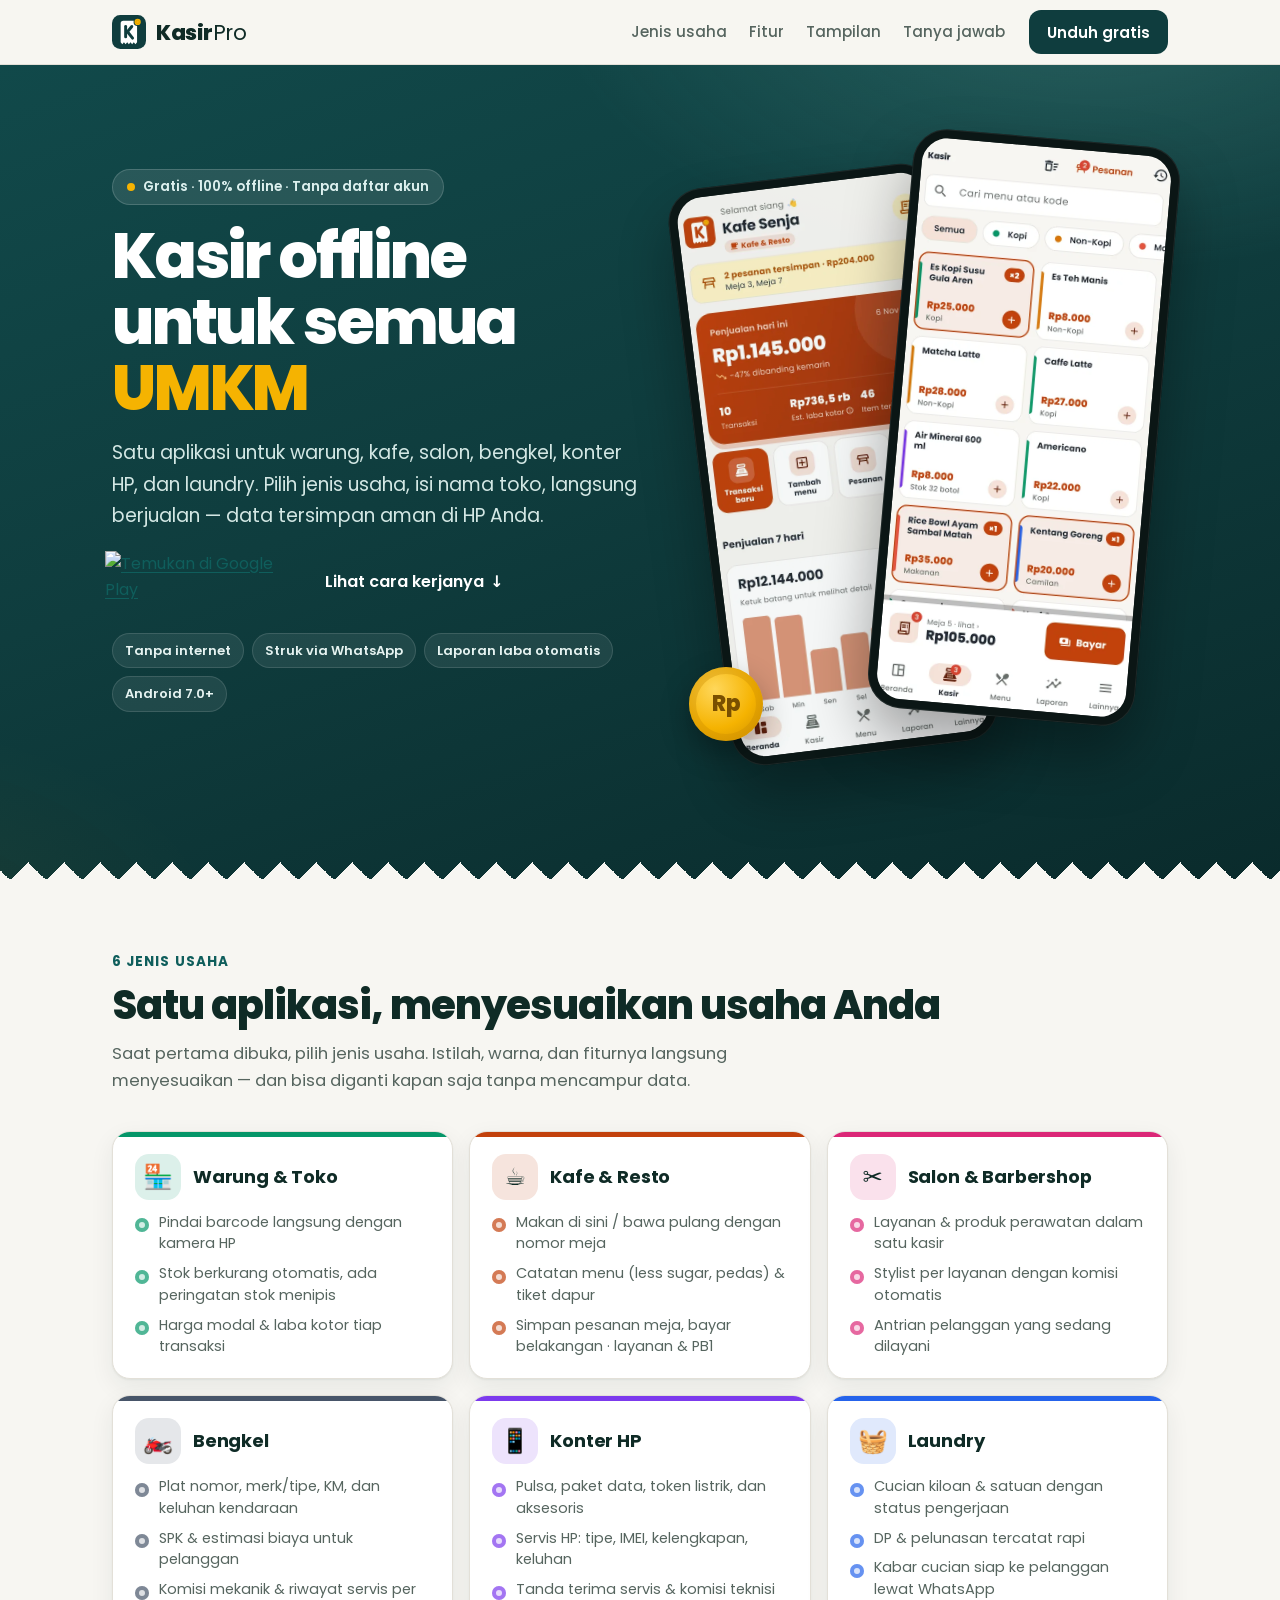
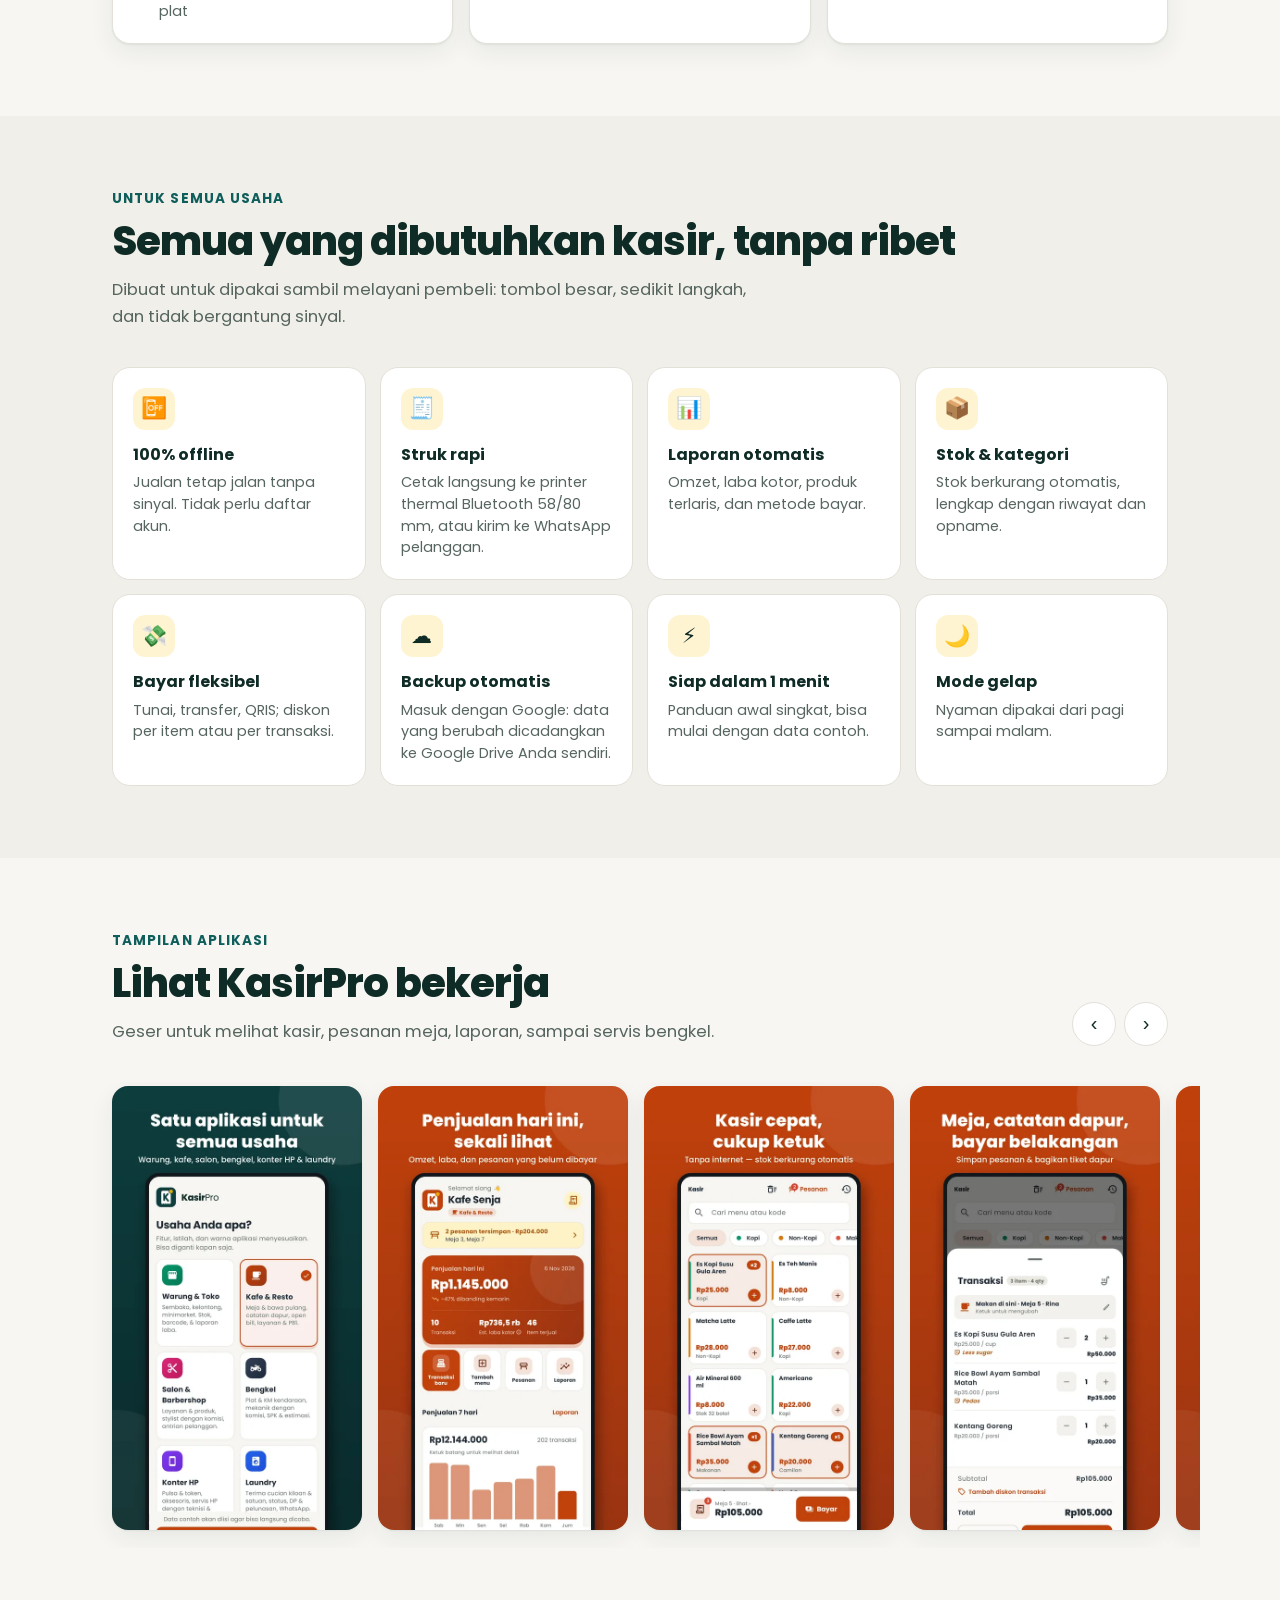
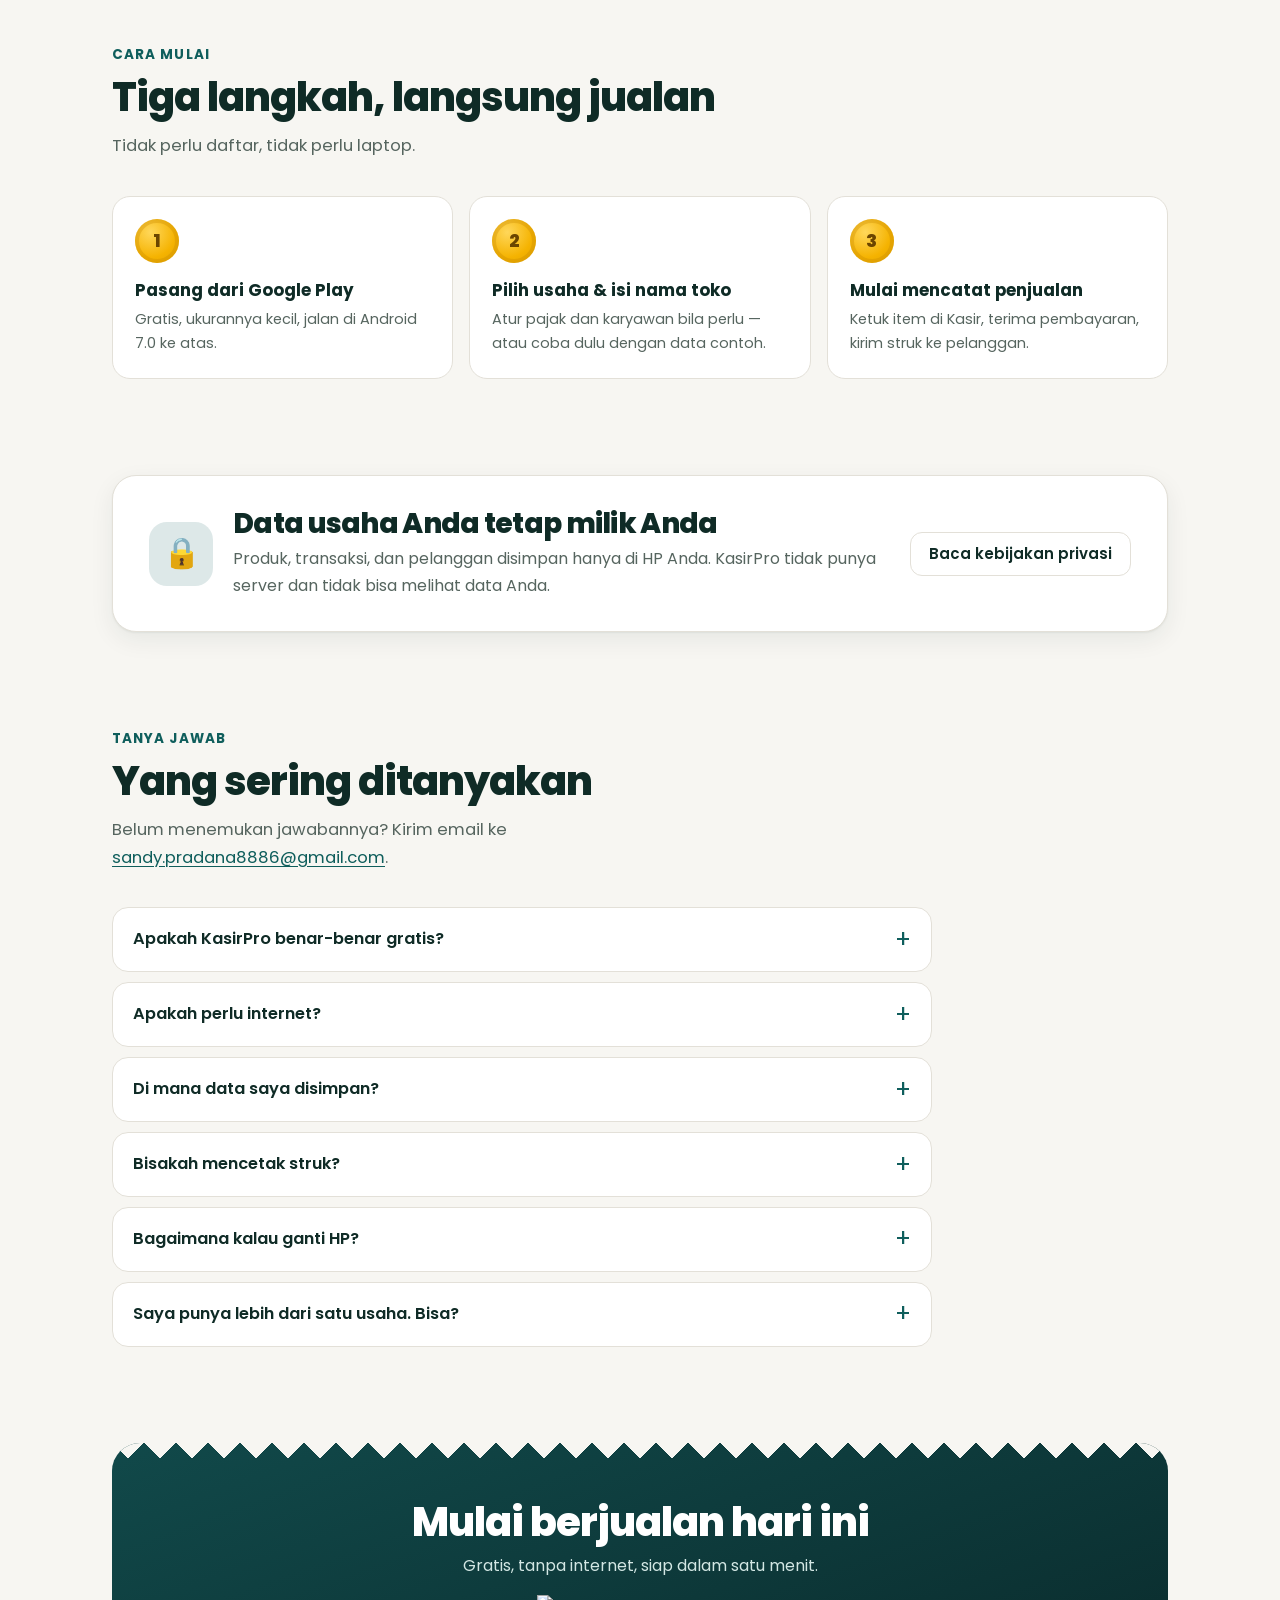
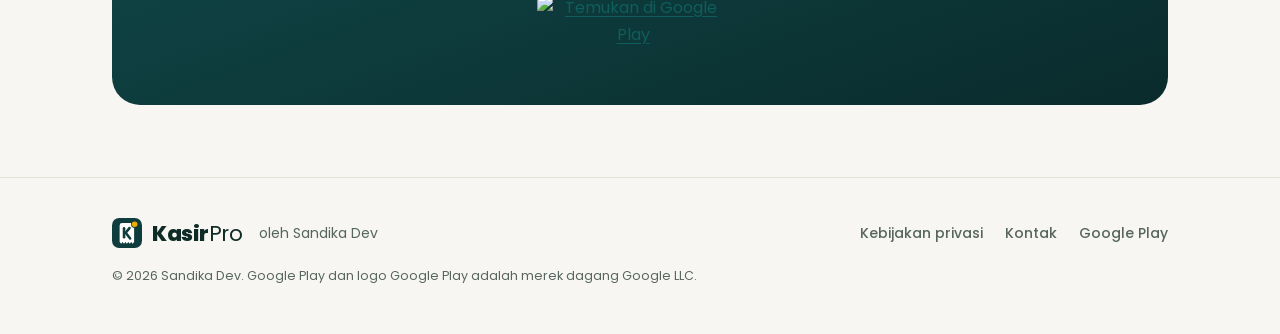
==== index.html @ cb74c232 "init" ====
<!doctype html>
<html lang="id">
<head>
<meta charset="utf-8">
<meta name="viewport" content="width=device-width, initial-scale=1">
<title>KasirPro — Aplikasi Kasir Offline Gratis untuk UMKM</title>
<meta name="description" content="KasirPro: aplikasi kasir (POS) gratis yang bekerja tanpa internet untuk warung, kafe, salon, bengkel, konter HP, dan laundry. Struk WhatsApp, stok, laporan laba, data tersimpan di HP Anda.">
<link rel="canonical" href="https://sandypradana886.github.io/kasirpro/">
<meta name="theme-color" content="#0F3D3E">
<link rel="icon" href="assets/logo.svg" type="image/svg+xml">
<link rel="icon" href="assets/favicon-32.png" sizes="32x32" type="image/png">
<link rel="apple-touch-icon" href="assets/apple-touch-icon.png">
<meta property="og:type" content="website">
<meta property="og:site_name" content="KasirPro">
<meta property="og:title" content="KasirPro — Kasir Offline Gratis untuk UMKM">
<meta property="og:description" content="Satu aplikasi kasir untuk warung, kafe, salon, bengkel, konter HP, dan laundry. Gratis, tanpa internet, data di HP Anda.">
<meta property="og:url" content="https://sandypradana886.github.io/kasirpro/">
<meta property="og:image" content="https://sandypradana886.github.io/kasirpro/assets/og-image.png">
<meta property="og:image:width" content="1024">
<meta property="og:image:height" content="500">
<meta property="og:locale" content="id_ID">
<meta name="twitter:card" content="summary_large_image">
<link rel="preload" href="assets/fonts/poppins-extrabold.woff" as="font" type="font/woff" crossorigin>
<link rel="preload" href="assets/fonts/poppins-regular.woff" as="font" type="font/woff" crossorigin>
<link rel="stylesheet" href="assets/site.css">
<script type="application/ld+json">
{
  "@context": "https://schema.org",
  "@type": "SoftwareApplication",
  "name": "KasirPro",
  "operatingSystem": "Android 7.0+",
  "applicationCategory": "BusinessApplication",
  "description": "Aplikasi kasir offline gratis untuk warung, kafe, salon, bengkel, konter HP, dan laundry.",
  "offers": { "@type": "Offer", "price": "0", "priceCurrency": "IDR" },
  "author": { "@type": "Organization", "name": "Sandika Dev" },
  "url": "https://sandypradana886.github.io/kasirpro/",
  "downloadUrl": "https://play.google.com/store/apps/details?id=com.sandlabz.kasirpro"
}
</script>
<style>
  /* ---------- Hero ---------- */
  .hero {
    position: relative;
    overflow: hidden;
    color: #fff;
    background:
      radial-gradient(900px 480px at 85% -10%, rgba(127, 209, 199, .22), transparent 60%),
      radial-gradient(600px 400px at -10% 110%, rgba(245, 179, 1, .06), transparent 60%),
      linear-gradient(160deg, #11494A 0%, #0F3D3E 45%, #0A2B2C 100%);
    padding: 56px 0 96px;
  }
  /* Tepi bawah bergerigi seperti struk */
  .hero::after {
    content: "";
    position: absolute; left: 0; right: 0; bottom: -1px; height: 18px;
    background: var(--paper);
    -webkit-mask: conic-gradient(from 135deg at top, #000 90deg, #0000 0) 50% / 36px 100%;
    mask: conic-gradient(from 135deg at top, #000 90deg, #0000 0) 50% / 36px 100%;
  }
  .hero .wrap { display: grid; gap: 48px; align-items: center; }
  @media (min-width: 940px) { .hero { padding: 72px 0 120px; } .hero .wrap { grid-template-columns: 1.05fr .95fr; } }

  .eyebrow {
    display: inline-flex; align-items: center; gap: 8px; flex-wrap: wrap;
    padding: 6px 14px; border-radius: 99px;
    background: rgba(255, 255, 255, .1); border: 1px solid rgba(255, 255, 255, .16);
    font-size: 13.5px; font-weight: 600; color: #DCF0EE;
  }
  .eyebrow i { width: 8px; height: 8px; border-radius: 50%; background: var(--coin); display: inline-block; }
  .hero h1 {
    margin: 18px 0 16px;
    font-size: clamp(2.3rem, 6.4vw, 3.9rem);
    line-height: 1.06; letter-spacing: -.035em; font-weight: 800;
  }
  .hero h1 em { font-style: normal; color: var(--coin); }
  .lede { font-size: clamp(1.02rem, 2.2vw, 1.18rem); color: #D3E7E4; max-width: 34em; margin: 0 0 28px; }
  .cta-row { display: flex; flex-wrap: wrap; align-items: center; gap: 14px 20px; }
  .play-badge img { height: 62px; width: auto; margin: -8px -10px -8px -7px; } /* badge resmi punya ruang kosong bawaan */
  .link-light { color: #fff; font-weight: 600; text-decoration: none; display: inline-flex; gap: 6px; align-items: center; min-height: 44px; }
  .link-light:hover { text-decoration: underline; }
  .facts { display: flex; flex-wrap: wrap; gap: 8px; margin-top: 28px; padding: 0; list-style: none; }
  .facts li {
    font-size: 13px; font-weight: 600; padding: 6px 12px; border-radius: 99px;
    background: rgba(255, 255, 255, .08); color: #E6F3F1;
    border: 1px solid rgba(255, 255, 255, .12);
  }

  /* Mockup HP */
  .phones { position: relative; aspect-ratio: 10 / 13; max-width: 480px; margin: 0 auto; width: 100%; }
  .phone {
    position: absolute; width: 56%; aspect-ratio: 540 / 1170;
    border-radius: 34px; padding: 9px; background: #0B1615;
    box-shadow: 0 30px 60px rgba(0, 0, 0, .35), 0 0 0 1px rgba(255, 255, 255, .08) inset;
  }
  .phone img { width: 100%; height: 100%; object-fit: cover; border-radius: 26px; }
  .phone.back { left: 2%; top: 6%; transform: rotate(-7deg); opacity: .96; }
  .phone.front { right: 2%; top: 0; transform: rotate(5deg); }
  .coin-float {
    position: absolute; left: 0; bottom: 3%; width: 74px; height: 74px; border-radius: 50%;
    background: radial-gradient(circle at 35% 30%, #FFD75A, #F5B301 55%, #C98A00);
    box-shadow: 0 12px 30px rgba(0, 0, 0, .3), inset 0 0 0 7px rgba(201, 138, 0, .35);
    display: grid; place-items: center; color: #7A5000; font-weight: 800; font-size: 22px;
  }

  /* ---------- Section umum ---------- */
  section { padding: 72px 0; }
  .kicker { color: var(--brand-ink); font-weight: 700; font-size: 13.5px; letter-spacing: .08em; text-transform: uppercase; margin: 0 0 8px; }
  h2 { font-size: clamp(1.7rem, 4.2vw, 2.5rem); line-height: 1.15; letter-spacing: -.025em; font-weight: 800; margin: 0 0 12px; }
  .section-lede { color: var(--muted); max-width: 40em; margin: 0 0 36px; font-size: 1.04rem; }

  /* Jenis usaha */
  .biz-grid { display: grid; gap: 16px; grid-template-columns: 1fr; }
  @media (min-width: 640px) { .biz-grid { grid-template-columns: 1fr 1fr; } }
  @media (min-width: 980px) { .biz-grid { grid-template-columns: repeat(3, 1fr); } }
  .biz {
    --c: #0F3D3E;
    position: relative; overflow: hidden;
    background: var(--surface); border: 1px solid var(--line); border-radius: var(--radius);
    padding: 22px 22px 20px; box-shadow: var(--shadow);
  }
  .biz::before { content: ""; position: absolute; inset: 0 0 auto 0; height: 5px; background: var(--c); }
  .biz-head { display: flex; align-items: center; gap: 12px; margin-bottom: 12px; }
  .biz-icon {
    width: 46px; height: 46px; border-radius: 14px; display: grid; place-items: center; font-size: 24px;
    background: color-mix(in srgb, var(--c) 14%, var(--surface));
  }
  .biz h3 { margin: 0; font-size: 1.12rem; font-weight: 700; letter-spacing: -.01em; }
  .biz ul { margin: 0; padding: 0; list-style: none; display: grid; gap: 8px; }
  .biz li { position: relative; padding-left: 24px; color: var(--muted); font-size: 14.5px; line-height: 1.5; }
  .biz li::before {
    content: ""; position: absolute; left: 0; top: .45em; width: 14px; height: 14px; border-radius: 50%;
    background: color-mix(in srgb, var(--c) 18%, var(--surface));
    box-shadow: inset 0 0 0 4px color-mix(in srgb, var(--c) 70%, var(--surface));
  }

  /* Fitur */
  .feat-band { background: var(--surface-2); }
  .feat-grid { display: grid; gap: 14px; grid-template-columns: 1fr; }
  @media (min-width: 600px) { .feat-grid { grid-template-columns: 1fr 1fr; } }
  @media (min-width: 980px) { .feat-grid { grid-template-columns: repeat(4, 1fr); } }
  .feat { background: var(--surface); border: 1px solid var(--line); border-radius: var(--radius); padding: 20px; }
  .feat-icon {
    width: 42px; height: 42px; border-radius: 12px; display: grid; place-items: center; font-size: 21px;
    background: var(--coin-soft); margin-bottom: 12px;
  }
  .feat h3 { margin: 0 0 4px; font-size: 1rem; font-weight: 700; }
  .feat p { margin: 0; color: var(--muted); font-size: 14.5px; line-height: 1.5; }

  /* Galeri */
  .gallery-head { display: flex; align-items: end; justify-content: space-between; gap: 16px; }
  .gallery-nav { display: none; gap: 8px; margin-bottom: 36px; }
  @media (min-width: 760px) { .gallery-nav { display: flex; } }
  .round-btn {
    width: 44px; height: 44px; border-radius: 50%; border: 1px solid var(--line); background: var(--surface);
    color: var(--ink); font-size: 20px; cursor: pointer; display: grid; place-items: center;
  }
  .round-btn:hover { background: var(--surface-2); }
  .gallery {
    display: grid; grid-auto-flow: column; grid-auto-columns: min(66vw, 250px); gap: 16px;
    overflow-x: auto; scroll-snap-type: x mandatory; padding: 4px 16px 18px; margin: 0 -16px;
    scrollbar-width: thin; overscroll-behavior-x: contain; scroll-padding-inline: 16px;
  }
  @media (min-width: 720px) { .gallery { margin: 0 -32px; padding: 4px 32px 18px; scroll-padding-inline: 32px; } }
  .gallery figure { margin: 0; scroll-snap-align: start; }
  .gallery img {
    width: 100%; height: auto; aspect-ratio: 540 / 960; border-radius: 16px;
    box-shadow: var(--shadow); background: var(--surface-2);
  }

  /* Langkah */
  .steps { display: grid; gap: 16px; counter-reset: s; padding: 0; margin: 0; list-style: none; }
  @media (min-width: 820px) { .steps { grid-template-columns: repeat(3, 1fr); } }
  .steps li { background: var(--surface); border: 1px solid var(--line); border-radius: var(--radius); padding: 22px; }
  .steps li::before {
    counter-increment: s; content: counter(s);
    display: grid; place-items: center; width: 44px; height: 44px; border-radius: 50%; margin-bottom: 14px;
    font-weight: 800; font-size: 18px; color: #6B4500;
    background: radial-gradient(circle at 35% 30%, #FFD75A, #F5B301 60%, #DFA200);
    box-shadow: inset 0 0 0 4px rgba(201, 138, 0, .35);
  }
  .steps h3 { margin: 0 0 4px; font-size: 1.05rem; }
  .steps p { margin: 0; color: var(--muted); font-size: 14.5px; }

  /* Privasi */
  .privacy-card {
    display: grid; gap: 20px; align-items: center;
    background: var(--surface); border: 1px solid var(--line); border-radius: 24px; padding: 28px;
    box-shadow: var(--shadow);
  }
  @media (min-width: 820px) { .privacy-card { grid-template-columns: auto 1fr auto; padding: 32px 36px; } }
  .shield {
    width: 64px; height: 64px; border-radius: 18px; display: grid; place-items: center; font-size: 30px;
    background: color-mix(in srgb, var(--brand-ink) 14%, var(--surface));
  }
  .privacy-card h2 { font-size: clamp(1.35rem, 3vw, 1.75rem); margin-bottom: 6px; }
  .privacy-card p { margin: 0; color: var(--muted); }
  .btn-outline { border: 1.5px solid var(--line); color: var(--ink); background: transparent; }
  .btn-outline:hover { background: var(--surface-2); }

  /* FAQ */
  .faq { display: grid; gap: 10px; max-width: 820px; }
  .faq details { background: var(--surface); border: 1px solid var(--line); border-radius: 16px; padding: 0 20px; }
  .faq summary {
    cursor: pointer; list-style: none; padding: 18px 32px 18px 0; position: relative;
    font-weight: 600; font-size: 1.02rem;
  }
  .faq summary::-webkit-details-marker { display: none; }
  .faq summary::after {
    content: "+"; position: absolute; right: 0; top: 50%; transform: translateY(-50%);
    font-size: 24px; font-weight: 400; color: var(--brand-ink); transition: transform .2s ease;
  }
  .faq details[open] summary::after { transform: translateY(-50%) rotate(45deg); }
  .faq details p { margin: 0 0 18px; color: var(--muted); }

  /* CTA akhir */
  .cta-band {
    position: relative; overflow: hidden; color: #fff; text-align: center;
    background: linear-gradient(160deg, #11494A, #0A2B2C);
    border-radius: 28px; padding: 56px 24px;
  }
  .cta-band::before {
    content: ""; position: absolute; left: 0; right: 0; top: -1px; height: 16px; background: var(--paper);
    -webkit-mask: conic-gradient(from -45deg at bottom, #000 90deg, #0000 0) 50% / 32px 100%;
    mask: conic-gradient(from -45deg at bottom, #000 90deg, #0000 0) 50% / 32px 100%;
  }
  .cta-band h2 { color: #fff; margin-bottom: 8px; }
  .cta-band p { color: #D3E7E4; margin: 0 auto 24px; max-width: 32em; }
  .cta-band .play-badge { display: inline-block; }
</style>
</head>
<body>
<a class="skip" href="#isi">Lewati ke isi</a>

<header class="site-header">
  <div class="wrap">
    <a class="brand" href="./" aria-label="KasirPro, beranda">
      <img src="assets/logo.svg" width="34" height="34" alt="">
      <span class="wordmark"><b>Kasir</b><span>Pro</span></span>
    </a>
    <nav class="nav" aria-label="Navigasi utama">
      <a href="#usaha">Jenis usaha</a>
      <a href="#fitur">Fitur</a>
      <a href="#layar">Tampilan</a>
      <a href="#faq">Tanya jawab</a>
    </nav>
    <a class="btn btn-primary header-cta" href="https://play.google.com/store/apps/details?id=com.sandlabz.kasirpro" rel="noopener">Unduh gratis</a>
  </div>
</header>

<main id="isi">
  <section class="hero">
    <div class="wrap">
      <div>
        <span class="eyebrow"><i aria-hidden="true"></i>Gratis · 100% offline · Tanpa daftar akun</span>
        <h1>Kasir offline untuk semua <em>UMKM</em></h1>
        <p class="lede">Satu aplikasi untuk warung, kafe, salon, bengkel, konter HP, dan laundry. Pilih jenis usaha, isi nama toko, langsung berjualan — data tersimpan aman di HP Anda.</p>
        <div class="cta-row">
          <a class="play-badge" href="https://play.google.com/store/apps/details?id=com.sandlabz.kasirpro" rel="noopener">
            <img src="https://play.google.com/intl/en_us/badges/static/images/badges/id_badge_web_generic.png" alt="Temukan di Google Play" width="210" height="62">
          </a>
          <a class="link-light" href="#usaha">Lihat cara kerjanya <span aria-hidden="true">↓</span></a>
        </div>
        <ul class="facts" aria-label="Keunggulan">
          <li>Tanpa internet</li>
          <li>Struk via WhatsApp</li>
          <li>Laporan laba otomatis</li>
          <li>Android 7.0+</li>
        </ul>
      </div>
      <div class="phones" aria-hidden="true">
        <div class="phone back"><img src="assets/screens/app_beranda.webp" alt="" width="540" height="1170"></div>
        <div class="phone front"><img src="assets/screens/app_kasir.webp" alt="" width="540" height="1170"></div>
        <div class="coin-float">Rp</div>
      </div>
    </div>
  </section>

  <section id="usaha" aria-labelledby="usaha-judul">
    <div class="wrap">
      <p class="kicker">6 jenis usaha</p>
      <h2 id="usaha-judul">Satu aplikasi, menyesuaikan usaha Anda</h2>
      <p class="section-lede">Saat pertama dibuka, pilih jenis usaha. Istilah, warna, dan fiturnya langsung menyesuaikan — dan bisa diganti kapan saja tanpa mencampur data.</p>
      <div class="biz-grid">
        <article class="biz" style="--c:#059669">
          <div class="biz-head"><span class="biz-icon" aria-hidden="true">🏪</span><h3>Warung &amp; Toko</h3></div>
          <ul>
            <li>Pindai barcode langsung dengan kamera HP</li>
            <li>Stok berkurang otomatis, ada peringatan stok menipis</li>
            <li>Harga modal &amp; laba kotor tiap transaksi</li>
          </ul>
        </article>
        <article class="biz" style="--c:#C2410C">
          <div class="biz-head"><span class="biz-icon" aria-hidden="true">☕</span><h3>Kafe &amp; Resto</h3></div>
          <ul>
            <li>Makan di sini / bawa pulang dengan nomor meja</li>
            <li>Catatan menu (less sugar, pedas) &amp; tiket dapur</li>
            <li>Simpan pesanan meja, bayar belakangan · layanan &amp; PB1</li>
          </ul>
        </article>
        <article class="biz" style="--c:#DB2777">
          <div class="biz-head"><span class="biz-icon" aria-hidden="true">✂️</span><h3>Salon &amp; Barbershop</h3></div>
          <ul>
            <li>Layanan &amp; produk perawatan dalam satu kasir</li>
            <li>Stylist per layanan dengan komisi otomatis</li>
            <li>Antrian pelanggan yang sedang dilayani</li>
          </ul>
        </article>
        <article class="biz" style="--c:#475569">
          <div class="biz-head"><span class="biz-icon" aria-hidden="true">🏍️</span><h3>Bengkel</h3></div>
          <ul>
            <li>Plat nomor, merk/tipe, KM, dan keluhan kendaraan</li>
            <li>SPK &amp; estimasi biaya untuk pelanggan</li>
            <li>Komisi mekanik &amp; riwayat servis per plat</li>
          </ul>
        </article>
        <article class="biz" style="--c:#7C3AED">
          <div class="biz-head"><span class="biz-icon" aria-hidden="true">📱</span><h3>Konter HP</h3></div>
          <ul>
            <li>Pulsa, paket data, token listrik, dan aksesoris</li>
            <li>Servis HP: tipe, IMEI, kelengkapan, keluhan</li>
            <li>Tanda terima servis &amp; komisi teknisi</li>
          </ul>
        </article>
        <article class="biz" style="--c:#2563EB">
          <div class="biz-head"><span class="biz-icon" aria-hidden="true">🧺</span><h3>Laundry</h3></div>
          <ul>
            <li>Cucian kiloan &amp; satuan dengan status pengerjaan</li>
            <li>DP &amp; pelunasan tercatat rapi</li>
            <li>Kabar cucian siap ke pelanggan lewat WhatsApp</li>
          </ul>
        </article>
      </div>
    </div>
  </section>

  <section id="fitur" class="feat-band" aria-labelledby="fitur-judul">
    <div class="wrap">
      <p class="kicker">Untuk semua usaha</p>
      <h2 id="fitur-judul">Semua yang dibutuhkan kasir, tanpa ribet</h2>
      <p class="section-lede">Dibuat untuk dipakai sambil melayani pembeli: tombol besar, sedikit langkah, dan tidak bergantung sinyal.</p>
      <div class="feat-grid">
        <div class="feat"><div class="feat-icon" aria-hidden="true">📴</div><h3>100% offline</h3><p>Jualan tetap jalan tanpa sinyal. Tidak perlu daftar akun.</p></div>
        <div class="feat"><div class="feat-icon" aria-hidden="true">🧾</div><h3>Struk rapi</h3><p>Cetak langsung ke printer thermal Bluetooth 58/80 mm, atau kirim ke WhatsApp pelanggan.</p></div>
        <div class="feat"><div class="feat-icon" aria-hidden="true">📊</div><h3>Laporan otomatis</h3><p>Omzet, laba kotor, produk terlaris, dan metode bayar.</p></div>
        <div class="feat"><div class="feat-icon" aria-hidden="true">📦</div><h3>Stok &amp; kategori</h3><p>Stok berkurang otomatis, lengkap dengan riwayat dan opname.</p></div>
        <div class="feat"><div class="feat-icon" aria-hidden="true">💸</div><h3>Bayar fleksibel</h3><p>Tunai, transfer, QRIS; diskon per item atau per transaksi.</p></div>
        <div class="feat"><div class="feat-icon" aria-hidden="true">☁️</div><h3>Backup otomatis</h3><p>Masuk dengan Google: data yang berubah dicadangkan ke Google Drive Anda sendiri.</p></div>
        <div class="feat"><div class="feat-icon" aria-hidden="true">⚡</div><h3>Siap dalam 1 menit</h3><p>Panduan awal singkat, bisa mulai dengan data contoh.</p></div>
        <div class="feat"><div class="feat-icon" aria-hidden="true">🌙</div><h3>Mode gelap</h3><p>Nyaman dipakai dari pagi sampai malam.</p></div>
      </div>
    </div>
  </section>

  <section id="layar" aria-labelledby="layar-judul">
    <div class="wrap">
      <div class="gallery-head">
        <div>
          <p class="kicker">Tampilan aplikasi</p>
          <h2 id="layar-judul">Lihat KasirPro bekerja</h2>
          <p class="section-lede">Geser untuk melihat kasir, pesanan meja, laporan, sampai servis bengkel.</p>
        </div>
        <div class="gallery-nav">
          <button class="round-btn" type="button" data-scroll="-1" aria-label="Sebelumnya">‹</button>
          <button class="round-btn" type="button" data-scroll="1" aria-label="Berikutnya">›</button>
        </div>
      </div>
      <div class="gallery" id="gallery" tabindex="0" aria-label="Tangkapan layar KasirPro">
        <figure><img src="assets/screens/01_pilih_usaha.webp" alt="Layar pilih jenis usaha: warung, kafe, salon, bengkel, konter HP, laundry" width="540" height="960" loading="lazy"></figure>
        <figure><img src="assets/screens/02_beranda.webp" alt="Beranda kafe: penjualan hari ini dan pesanan yang belum dibayar" width="540" height="960" loading="lazy"></figure>
        <figure><img src="assets/screens/03_kasir.webp" alt="Layar kasir: ketuk menu untuk menambah ke pesanan" width="540" height="960" loading="lazy"></figure>
        <figure><img src="assets/screens/04_pesanan.webp" alt="Pesanan meja 5 dengan catatan dapur" width="540" height="960" loading="lazy"></figure>
        <figure><img src="assets/screens/05_laporan.webp" alt="Laporan omzet, laba kotor, dan grafik 7 hari" width="540" height="960" loading="lazy"></figure>
        <figure><img src="assets/screens/06_bengkel.webp" alt="Bengkel: plat, KM, keluhan, dan komisi mekanik" width="540" height="960" loading="lazy"></figure>
        <figure><img src="assets/screens/07_onboarding.webp" alt="Panduan awal: pilih mulai dengan data contoh atau dari kosong" width="540" height="960" loading="lazy"></figure>
        <figure><img src="assets/screens/08_konter.webp" alt="Konter HP: servis berjalan dan penjualan hari ini" width="540" height="960" loading="lazy"></figure>
      </div>
    </div>
  </section>

  <section aria-labelledby="mulai-judul" style="padding-top:24px">
    <div class="wrap">
      <p class="kicker">Cara mulai</p>
      <h2 id="mulai-judul">Tiga langkah, langsung jualan</h2>
      <p class="section-lede">Tidak perlu daftar, tidak perlu laptop.</p>
      <ol class="steps">
        <li><h3>Pasang dari Google Play</h3><p>Gratis, ukurannya kecil, jalan di Android 7.0 ke atas.</p></li>
        <li><h3>Pilih usaha &amp; isi nama toko</h3><p>Atur pajak dan karyawan bila perlu — atau coba dulu dengan data contoh.</p></li>
        <li><h3>Mulai mencatat penjualan</h3><p>Ketuk item di Kasir, terima pembayaran, kirim struk ke pelanggan.</p></li>
      </ol>
    </div>
  </section>

  <section aria-labelledby="privasi-judul" style="padding-top:24px">
    <div class="wrap">
      <div class="privacy-card">
        <div class="shield" aria-hidden="true">🔒</div>
        <div>
          <h2 id="privasi-judul">Data usaha Anda tetap milik Anda</h2>
          <p>Produk, transaksi, dan pelanggan disimpan hanya di HP Anda. KasirPro tidak punya server dan tidak bisa melihat data Anda.</p>
        </div>
        <a class="btn btn-outline" href="privacy.html">Baca kebijakan privasi</a>
      </div>
    </div>
  </section>

  <section id="faq" aria-labelledby="faq-judul" style="padding-top:24px">
    <div class="wrap">
      <p class="kicker">Tanya jawab</p>
      <h2 id="faq-judul">Yang sering ditanyakan</h2>
      <p class="section-lede">Belum menemukan jawabannya? Kirim email ke <a href="mailto:sandy.pradana8886@gmail.com">sandy.pradana8886@gmail.com</a>.</p>
      <div class="faq">
        <details>
          <summary>Apakah KasirPro benar-benar gratis?</summary>
          <p>Ya. Semua fitur gratis tanpa batas transaksi. KasirPro didukung iklan kecil di Beranda, Laporan, dan Riwayat — tidak pernah di layar kasir atau pembayaran.</p>
        </details>
        <details>
          <summary>Apakah perlu internet?</summary>
          <p>Tidak. Semua fitur kasir, stok, struk, dan laporan bekerja tanpa internet. Internet hanya dipakai untuk menampilkan iklan.</p>
        </details>
        <details>
          <summary>Di mana data saya disimpan?</summary>
          <p>Di HP Anda sendiri. Aktifkan backup otomatis Google Drive di Lainnya → Backup &amp; data: data yang berubah dicadangkan saat aplikasi ditutup dan setiap 15 menit, ke folder tersembunyi di Drive Anda sendiri.</p>
        </details>
        <details>
          <summary>Bisakah mencetak struk?</summary>
          <p>Bisa. Pasangkan printer thermal Bluetooth 58/80 mm, pilih di Lainnya → Printer struk, lalu cetak dengan satu ketukan atau otomatis setelah bayar. Struk juga bisa dikirim ke WhatsApp pelanggan yang nomornya tersimpan.</p>
        </details>
        <details>
          <summary>Bagaimana kalau ganti HP?</summary>
          <p>Pasang KasirPro di HP baru, ketuk <em>Pulihkan dari Google Drive</em> di layar pertama, lalu masuk dengan akun Google yang sama. Bisa juga lewat file backup di Lainnya → Backup &amp; data.</p>
        </details>
        <details>
          <summary>Saya punya lebih dari satu usaha. Bisa?</summary>
          <p>Bisa. Ganti jenis usaha kapan saja dari menu Lainnya. Data tiap usaha tersimpan terpisah, jadi tidak tercampur.</p>
        </details>
      </div>
    </div>
  </section>

  <section style="padding-top:24px">
    <div class="wrap">
      <div class="cta-band">
        <h2>Mulai berjualan hari ini</h2>
        <p>Gratis, tanpa internet, siap dalam satu menit.</p>
        <a class="play-badge" href="https://play.google.com/store/apps/details?id=com.sandlabz.kasirpro" rel="noopener">
          <img src="https://play.google.com/intl/en_us/badges/static/images/badges/id_badge_web_generic.png" alt="Temukan di Google Play" width="210" height="62">
        </a>
      </div>
    </div>
  </section>
</main>

<footer class="site-footer">
  <div class="wrap">
    <a class="brand" href="./" aria-label="KasirPro">
      <img src="assets/logo.svg" width="30" height="30" alt="">
      <span class="wordmark"><b>Kasir</b><span>Pro</span></span>
      <span style="color:var(--muted);font-size:14px;margin-left:6px">oleh Sandika Dev</span>
    </a>
    <nav aria-label="Tautan kaki">
      <a href="privacy.html">Kebijakan privasi</a>
      <a href="mailto:sandy.pradana8886@gmail.com">Kontak</a>
      <a href="https://play.google.com/store/apps/details?id=com.sandlabz.kasirpro" rel="noopener">Google Play</a>
    </nav>
    <small>© 2026 Sandika Dev. Google Play dan logo Google Play adalah merek dagang Google LLC.</small>
  </div>
</footer>

<script>
  // Tombol geser galeri (desktop). Tanpa JS, galeri tetap bisa digeser.
  document.querySelectorAll('[data-scroll]').forEach(function (btn) {
    btn.addEventListener('click', function () {
      var g = document.getElementById('gallery');
      g.scrollBy({ left: Number(btn.dataset.scroll) * (g.clientWidth * 0.8), behavior: 'smooth' });
    });
  });
</script>
</body>
</html>
---- assets/site.css ----
/* KasirPro — gaya bersama landing page & kebijakan privasi. */

@font-face { font-family: "Poppins"; font-weight: 400; font-display: swap; src: url("fonts/poppins-regular.woff") format("woff"); }
@font-face { font-family: "Poppins"; font-weight: 500; font-display: swap; src: url("fonts/poppins-medium.woff") format("woff"); }
@font-face { font-family: "Poppins"; font-weight: 600; font-display: swap; src: url("fonts/poppins-semibold.woff") format("woff"); }
@font-face { font-family: "Poppins"; font-weight: 700; font-display: swap; src: url("fonts/poppins-bold.woff") format("woff"); }
@font-face { font-family: "Poppins"; font-weight: 800; font-display: swap; src: url("fonts/poppins-extrabold.woff") format("woff"); }

:root {
  --paper: #F7F6F2;
  --surface: #FFFFFF;
  --surface-2: #F1EFE9;
  --ink: #0F2B26;
  --muted: #56655F;
  --line: #E3E0D8;
  --brand: #0F3D3E;
  --brand-deep: #0A2B2C;
  --brand-ink: #0F5E5C;
  --coin: #F5B301;
  --coin-ink: #7A5000;
  --coin-soft: #FFF4D1;
  --focus: #F5B301;
  --shadow: 0 1px 2px rgba(15, 43, 38, .06), 0 8px 24px rgba(15, 43, 38, .07);
  --radius: 18px;
  --font: "Poppins", system-ui, -apple-system, "Segoe UI", Roboto, sans-serif;
  color-scheme: light;
}

@media (prefers-color-scheme: dark) {
  :root:not([data-theme="light"]) {
    --paper: #0D1413;
    --surface: #151E1C;
    --surface-2: #1B2623;
    --ink: #E6ECEA;
    --muted: #9DABA6;
    --line: #26322F;
    --brand-ink: #7FD1C7;
    --coin-ink: #F5C84B;
    --coin-soft: #2A2410;
    --shadow: 0 1px 2px rgba(0, 0, 0, .3), 0 8px 24px rgba(0, 0, 0, .25);
    color-scheme: dark;
  }
}

:root[data-theme="dark"] {
  --paper: #0D1413;
  --surface: #151E1C;
  --surface-2: #1B2623;
  --ink: #E6ECEA;
  --muted: #9DABA6;
  --line: #26322F;
  --brand-ink: #7FD1C7;
  --coin-ink: #F5C84B;
  --coin-soft: #2A2410;
  --shadow: 0 1px 2px rgba(0, 0, 0, .3), 0 8px 24px rgba(0, 0, 0, .25);
  color-scheme: dark;
}

*, *::before, *::after { box-sizing: border-box; }

html { scroll-behavior: smooth; -webkit-text-size-adjust: 100%; }
@media (prefers-reduced-motion: reduce) { html { scroll-behavior: auto; } * { transition: none !important; animation: none !important; } }

body {
  margin: 0;
  background: var(--paper);
  color: var(--ink);
  font: 400 16px/1.65 var(--font);
  overflow-x: hidden;
}

img { max-width: 100%; display: block; }
a { color: var(--brand-ink); text-underline-offset: 3px; }
a:focus-visible, button:focus-visible, summary:focus-visible { outline: 3px solid var(--focus); outline-offset: 3px; border-radius: 8px; }

.wrap { width: 100%; max-width: 1120px; margin: 0 auto; padding: 0 16px; }
@media (min-width: 720px) { .wrap { padding: 0 32px; } }

.skip { position: absolute; left: -999px; top: 8px; background: var(--surface); color: var(--ink); padding: 8px 14px; border-radius: 10px; z-index: 100; }
.skip:focus { left: 8px; }

/* ---------- Header ---------- */
.site-header {
  position: sticky; top: 0; z-index: 50;
  background: color-mix(in srgb, var(--paper) 86%, transparent);
  backdrop-filter: saturate(1.4) blur(12px);
  -webkit-backdrop-filter: saturate(1.4) blur(12px);
  border-bottom: 1px solid var(--line);
}
.site-header .wrap { display: flex; align-items: center; gap: 24px; height: 64px; }
.brand { display: inline-flex; align-items: center; gap: 10px; text-decoration: none; color: var(--ink); }
.brand svg { width: 34px; height: 34px; flex: none; }
.wordmark { font-size: 21px; letter-spacing: -.02em; line-height: 1; }
.wordmark b { font-weight: 800; }
.wordmark span { font-weight: 400; }
.nav { display: none; gap: 22px; margin-left: auto; }
.nav a { color: var(--muted); text-decoration: none; font-weight: 500; font-size: 15px; }
.nav a:hover { color: var(--ink); }
.header-cta { margin-left: auto; }
@media (min-width: 860px) { .nav { display: flex; } .header-cta { margin-left: 0; } }

.btn {
  display: inline-flex; align-items: center; justify-content: center; gap: 8px;
  min-height: 44px; padding: 10px 18px; border-radius: 12px;
  font: 600 15px/1 var(--font); text-decoration: none; cursor: pointer; border: 0;
  transition: transform .15s ease, background-color .15s ease;
}
.btn:active { transform: translateY(1px); }
.btn-primary { background: var(--brand); color: #fff; }
.btn-primary:hover { background: var(--brand-deep); }
:root[data-theme="dark"] .btn-primary { background: #1E6B6A; }
@media (prefers-color-scheme: dark) { :root:not([data-theme="light"]) .btn-primary { background: #1E6B6A; } }

/* ---------- Footer ---------- */
.site-footer { border-top: 1px solid var(--line); padding: 40px 0 48px; color: var(--muted); font-size: 14px; }
.site-footer .wrap { display: grid; gap: 18px; }
.site-footer nav { display: flex; flex-wrap: wrap; gap: 8px 22px; }
.site-footer nav a { color: var(--muted); text-decoration: none; font-weight: 500; }
.site-footer nav a:hover { color: var(--ink); }
.site-footer small { display: block; font-size: 12.5px; line-height: 1.6; }
@media (min-width: 760px) { .site-footer .wrap { grid-template-columns: 1fr auto; align-items: center; } .site-footer small { grid-column: 1 / -1; } }
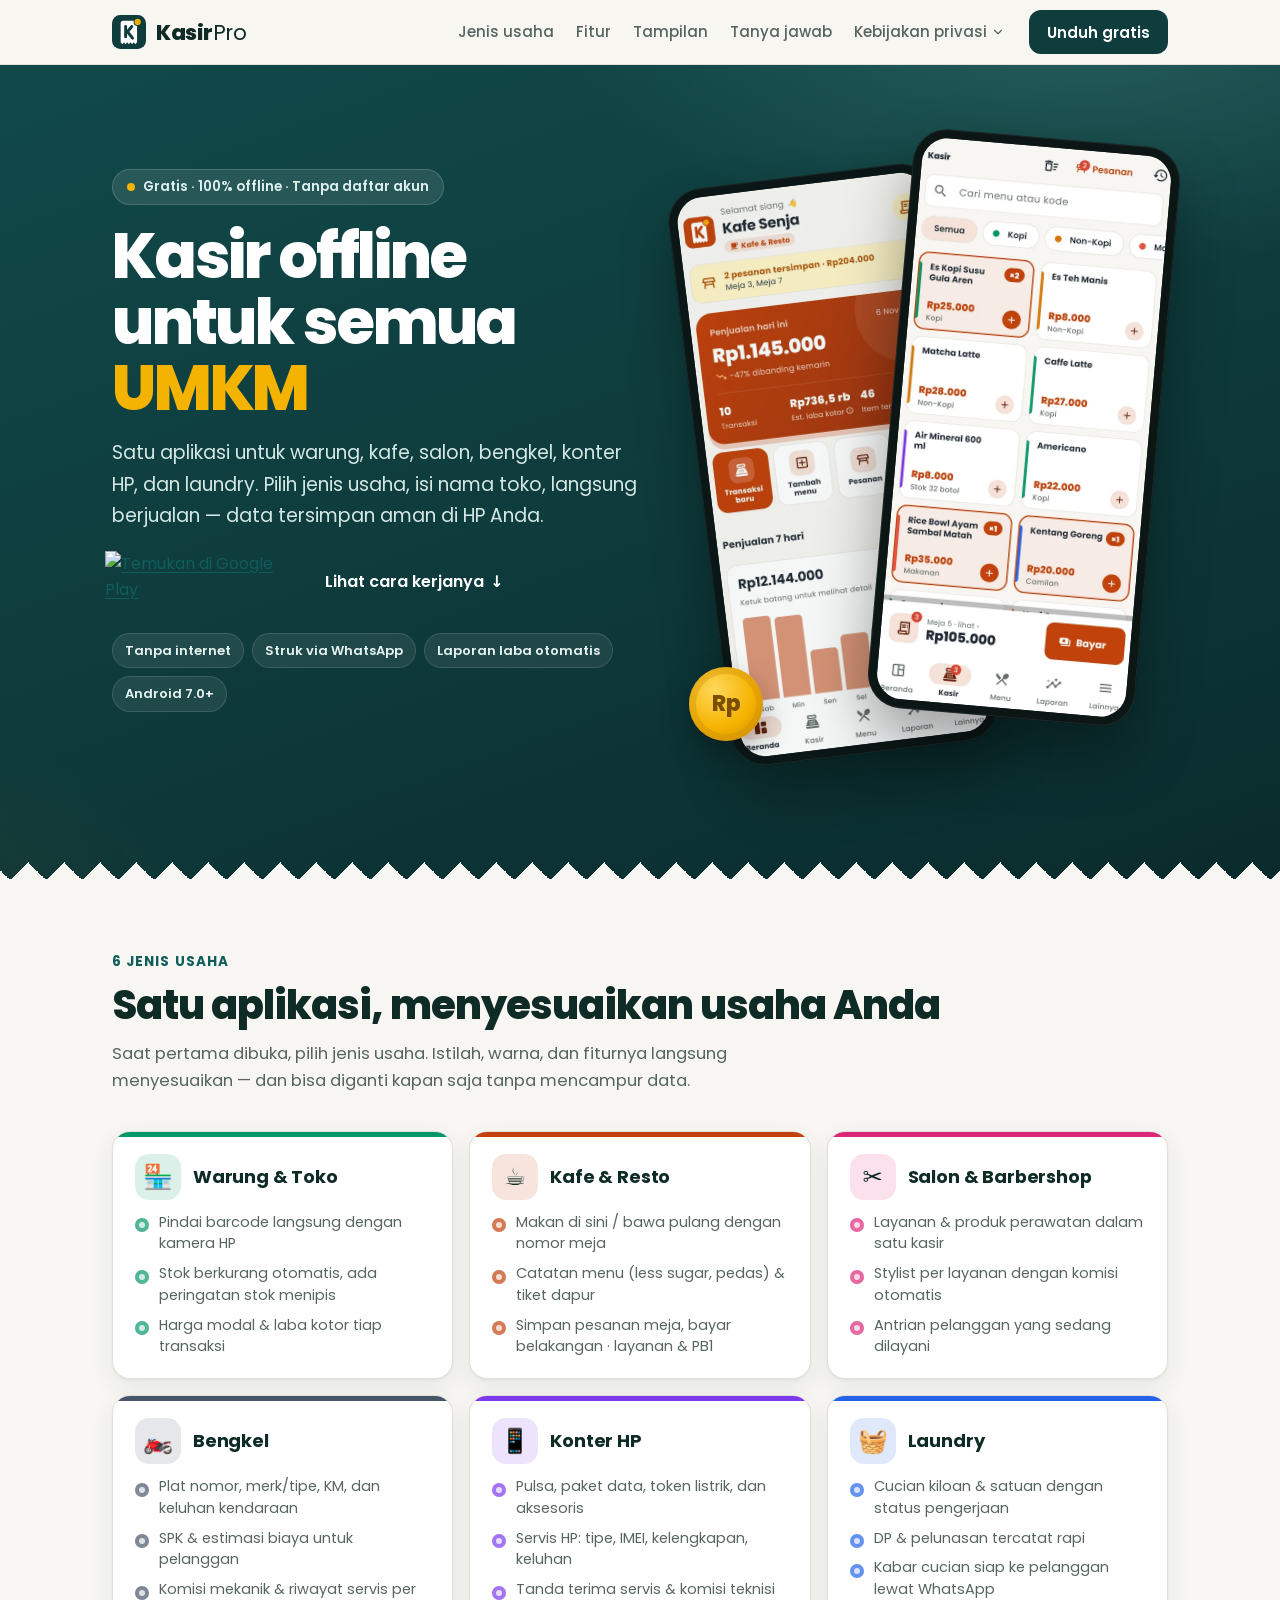
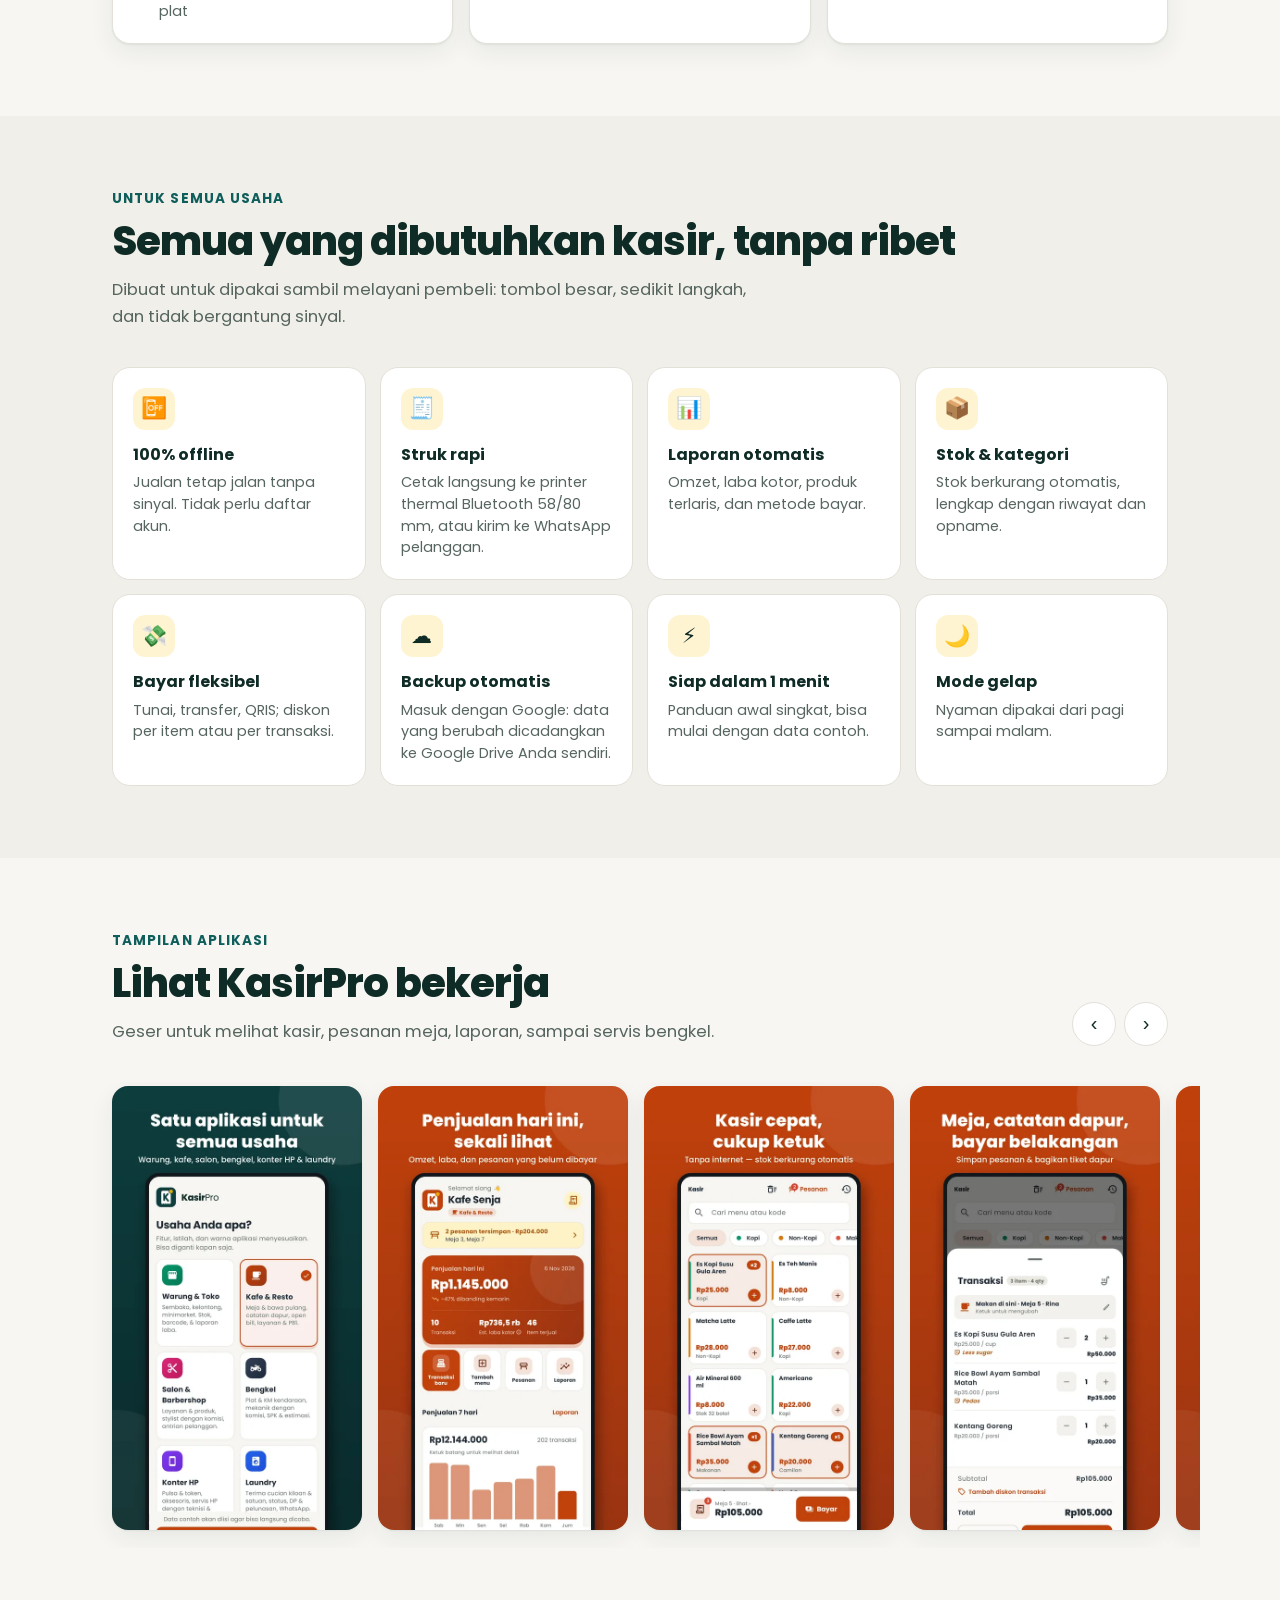
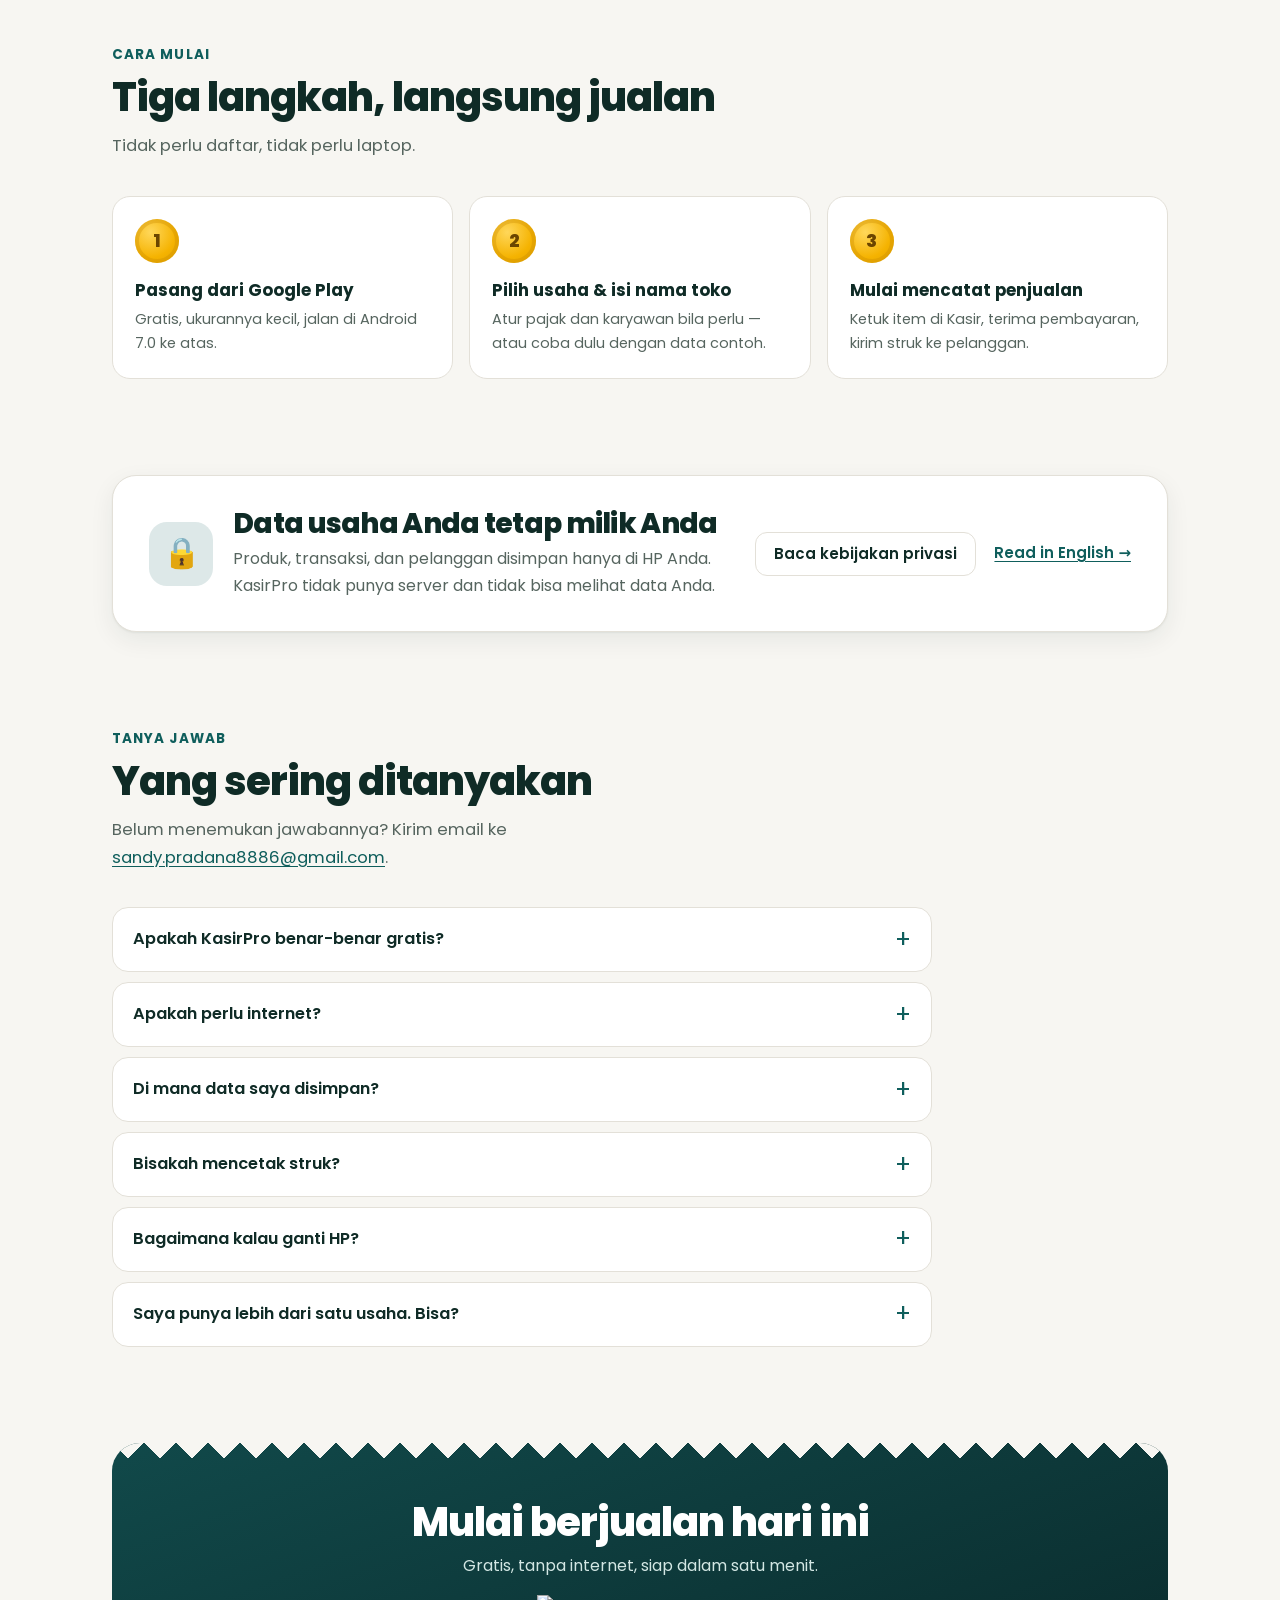
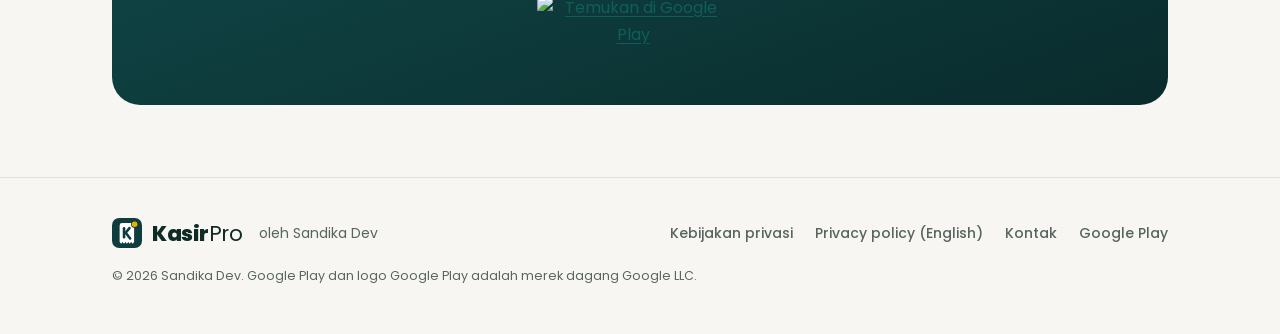
==== commit 6ef46f23: "Landing: menu kebijakan privasi (Bahasa Indonesia & English) di header, menu ponsel, dan footer Co-A" ====
--- a/index.html
+++ b/index.html
@@ -242,8 +242,30 @@
       <a href="#fitur">Fitur</a>
       <a href="#layar">Tampilan</a>
       <a href="#faq">Tanya jawab</a>
+      <details class="nav-drop">
+        <summary>Kebijakan privasi <svg viewBox="0 0 24 24" width="14" height="14" aria-hidden="true"><path d="M6 9l6 6 6-6" fill="none" stroke="currentColor" stroke-width="2" stroke-linecap="round" stroke-linejoin="round"/></svg></summary>
+        <div class="nav-drop-panel">
+          <a href="privacy.html#id" hreflang="id"><b>Bahasa Indonesia</b><small>Kebijakan Privasi</small></a>
+          <a href="privacy.html#en" hreflang="en"><b>English</b><small>Privacy Policy</small></a>
+        </div>
+      </details>
     </nav>
     <a class="btn btn-primary header-cta" href="https://play.google.com/store/apps/details?id=com.sandlabz.kasirpro" rel="noopener">Unduh gratis</a>
+    <details class="menu">
+      <summary aria-label="Buka menu">
+        <svg class="i-open" viewBox="0 0 24 24" width="22" height="22" aria-hidden="true"><path d="M4 7h16M4 12h16M4 17h16" stroke="currentColor" stroke-width="2" stroke-linecap="round"/></svg>
+        <svg class="i-close" viewBox="0 0 24 24" width="22" height="22" aria-hidden="true"><path d="M6 6l12 12M18 6L6 18" stroke="currentColor" stroke-width="2" stroke-linecap="round"/></svg>
+      </summary>
+      <nav class="menu-panel" aria-label="Menu">
+        <a href="#usaha">Jenis usaha</a>
+        <a href="#fitur">Fitur</a>
+        <a href="#layar">Tampilan</a>
+        <a href="#faq">Tanya jawab</a>
+        <p class="menu-label"><svg viewBox="0 0 24 24" width="18" height="18" aria-hidden="true"><path d="M12 3l7 3v5c0 4.5-3 8.3-7 10-4-1.7-7-5.5-7-10V6l7-3z" fill="none" stroke="currentColor" stroke-width="1.8" stroke-linejoin="round"/></svg> Kebijakan privasi</p>
+        <a class="menu-privacy" href="privacy.html#id" hreflang="id">Bahasa Indonesia <small>Kebijakan Privasi</small></a>
+        <a class="menu-privacy" href="privacy.html#en" hreflang="en">English <small>Privacy Policy</small></a>
+      </nav>
+    </details>
   </div>
 </header>
 
@@ -398,7 +420,10 @@
           <h2 id="privasi-judul">Data usaha Anda tetap milik Anda</h2>
           <p>Produk, transaksi, dan pelanggan disimpan hanya di HP Anda. KasirPro tidak punya server dan tidak bisa melihat data Anda.</p>
         </div>
-        <a class="btn btn-outline" href="privacy.html">Baca kebijakan privasi</a>
+        <div class="privacy-actions">
+          <a class="btn btn-outline" href="privacy.html#id" hreflang="id">Baca kebijakan privasi</a>
+          <a class="link-en" href="privacy.html#en" hreflang="en">Read in English →</a>
+        </div>
       </div>
     </div>
   </section>
@@ -458,7 +483,8 @@
       <span style="color:var(--muted);font-size:14px;margin-left:6px">oleh Sandika Dev</span>
     </a>
     <nav aria-label="Tautan kaki">
-      <a href="privacy.html">Kebijakan privasi</a>
+      <a href="privacy.html#id" hreflang="id">Kebijakan privasi</a>
+      <a href="privacy.html#en" hreflang="en">Privacy policy (English)</a>
       <a href="mailto:sandy.pradana8886@gmail.com">Kontak</a>
       <a href="https://play.google.com/store/apps/details?id=com.sandlabz.kasirpro" rel="noopener">Google Play</a>
     </nav>
@@ -475,5 +501,16 @@
     });
   });
 </script>
+<script>
+  (function () {
+    document.querySelectorAll('.menu, .nav-drop').forEach(function (menu) {
+      menu.addEventListener('click', function (e) { if (e.target.closest('a')) menu.open = false; });
+      document.addEventListener('click', function (e) { if (menu.open && !menu.contains(e.target)) menu.open = false; });
+      document.addEventListener('keydown', function (e) {
+        if (e.key === 'Escape' && menu.open) { menu.open = false; menu.querySelector('summary').focus(); }
+      });
+    });
+  })();
+</script>
 </body>
 </html>
--- a/assets/site.css
+++ b/assets/site.css
@@ -58,7 +58,7 @@
 
 *, *::before, *::after { box-sizing: border-box; }
 
-html { scroll-behavior: smooth; -webkit-text-size-adjust: 100%; }
+html { scroll-behavior: smooth; scroll-padding-top: 80px; -webkit-text-size-adjust: 100%; }
 @media (prefers-reduced-motion: reduce) { html { scroll-behavior: auto; } * { transition: none !important; animation: none !important; } }
 
 body {
@@ -96,8 +96,61 @@
 .nav { display: none; gap: 22px; margin-left: auto; }
 .nav a { color: var(--muted); text-decoration: none; font-weight: 500; font-size: 15px; }
 .nav a:hover { color: var(--ink); }
-.header-cta { margin-left: auto; }
-@media (min-width: 860px) { .nav { display: flex; } .header-cta { margin-left: 0; } }
+.header-cta { margin-left: auto; white-space: nowrap; }
+@media (min-width: 980px) { .nav { display: flex; } .header-cta { margin-left: 0; } }
+
+/* Menu ponsel (di bawah 980px nav disembunyikan) */
+.menu { position: static; }
+.menu > summary {
+  list-style: none; display: grid; place-items: center;
+  width: 44px; height: 44px; border-radius: 12px; cursor: pointer;
+  color: var(--ink); border: 1px solid var(--line); background: var(--surface);
+}
+.menu > summary::-webkit-details-marker { display: none; }
+.menu .i-close, .menu[open] .i-open { display: none; }
+.menu[open] .i-close { display: block; }
+.menu-panel {
+  position: absolute; left: 0; right: 0; top: 64px;
+  display: grid; padding: 8px 16px 16px;
+  background: var(--surface); border-bottom: 1px solid var(--line); box-shadow: var(--shadow);
+}
+.menu-panel a {
+  display: flex; align-items: center; gap: 10px; min-height: 48px; padding: 0 4px;
+  color: var(--ink); font-weight: 500; text-decoration: none; border-bottom: 1px solid var(--line);
+}
+.menu-panel a:last-child { border-bottom: 0; }
+.menu-label {
+  display: flex; align-items: center; gap: 8px; margin: 12px 4px 0;
+  font-size: 13px; font-weight: 600; color: var(--muted); text-transform: uppercase; letter-spacing: .04em;
+}
+.menu-panel .menu-privacy { color: var(--brand-ink); font-weight: 600; justify-content: space-between; }
+.menu-privacy small { color: var(--muted); font-weight: 400; font-size: 13px; }
+
+/* Dropdown kebijakan privasi di nav desktop */
+.nav { align-items: center; }
+.nav-drop { position: relative; }
+.nav-drop > summary {
+  list-style: none; display: inline-flex; align-items: center; gap: 4px; cursor: pointer;
+  color: var(--muted); font-weight: 500; font-size: 15px;
+}
+.nav-drop > summary::-webkit-details-marker { display: none; }
+.nav-drop > summary:hover, .nav-drop[open] > summary { color: var(--ink); }
+.nav-drop[open] > summary svg { transform: rotate(180deg); }
+.nav-drop-panel {
+  position: absolute; right: 0; top: calc(100% + 12px); min-width: 210px; padding: 6px;
+  background: var(--surface); border: 1px solid var(--line); border-radius: 14px; box-shadow: var(--shadow);
+  display: grid;
+}
+.nav .nav-drop-panel a { display: grid; padding: 10px 12px; border-radius: 10px; color: var(--ink); }
+.nav .nav-drop-panel a:hover { background: var(--surface-2); }
+.nav-drop-panel b { font-weight: 600; font-size: 15px; }
+.nav-drop-panel small { color: var(--muted); font-size: 13px; }
+.privacy-actions { display: flex; flex-wrap: wrap; align-items: center; gap: 12px 18px; }
+.link-en { font-weight: 600; font-size: 15px; }
+@media (min-width: 720px) { .menu-panel { padding: 8px 32px 16px; } }
+@media (min-width: 980px) { .menu { display: none; } }
+@media (max-width: 420px) { .header-cta { padding: 10px 12px; font-size: 14px; } .site-header .wrap { gap: 8px; } .wordmark { font-size: 19px; } }
+@media (max-width: 349px) { .header-cta { display: none; } .menu { margin-left: auto; } }
 
 .btn {
   display: inline-flex; align-items: center; justify-content: center; gap: 8px;
